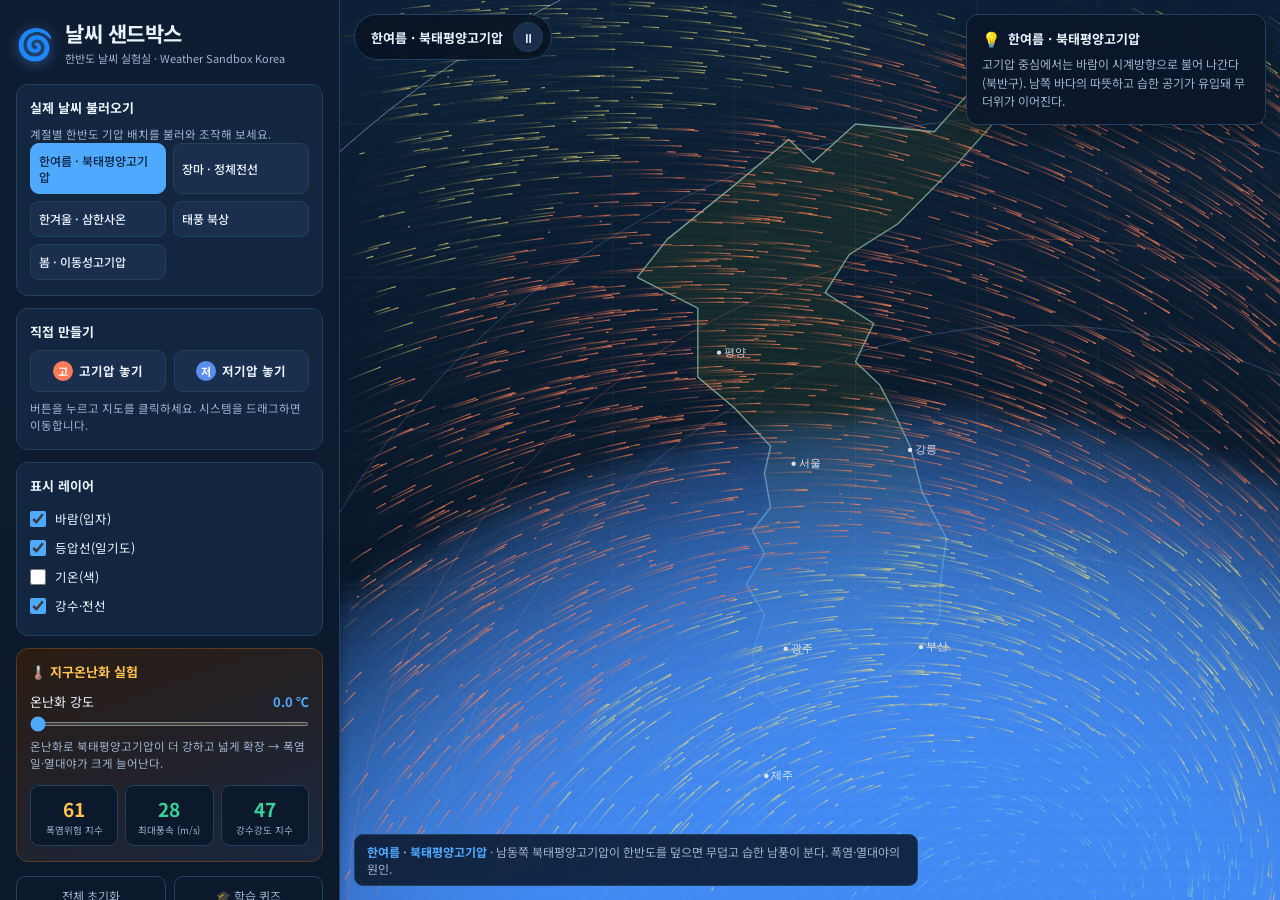
==== index.html @ cc2c8535 "feat: 날씨 샌드박스 — 한반도 날씨 인터랙티브 학습 웹앱 기상·기후 AI 해커톤 출품작. 기압계를 직접 드래그해 바람장(지균풍+전향력)을 실시간 시뮬레이션하는 무백엔드 정적 " ====
<!DOCTYPE html>
<html lang="ko">
<head>
  <meta charset="UTF-8" />
  <meta name="viewport" content="width=device-width, initial-scale=1.0, maximum-scale=1.0, user-scalable=no" />
  <title>날씨 샌드박스 — 한반도 날씨 실험실</title>
  <meta name="description" content="기압을 직접 드래그해 한반도의 바람·날씨를 만드는 인터랙티브 학습 도구. 기상청 데이터 기반, 무설치 웹앱." />
  <link rel="preconnect" href="https://fonts.googleapis.com" />
  <link href="https://fonts.googleapis.com/css2?family=Pretendard:wght@400;500;700&family=Noto+Sans+KR:wght@400;500;700&display=swap" rel="stylesheet" />
  <link rel="stylesheet" href="assets/style.css" />
</head>
<body>
  <div id="app">
    <!-- 좌측: 조작 패널 -->
    <aside id="panel" class="panel">
      <header class="brand">
        <div class="brand-mark">🌀</div>
        <div>
          <h1>날씨 샌드박스</h1>
          <p class="brand-sub">한반도 날씨 실험실 · Weather Sandbox Korea</p>
        </div>
      </header>

      <section class="ctl-group">
        <h2>실제 날씨 불러오기</h2>
        <p class="hint">계절별 한반도 기압 배치를 불러와 조작해 보세요.</p>
        <div class="preset-grid" id="presetGrid"></div>
      </section>

      <section class="ctl-group">
        <h2>직접 만들기</h2>
        <div class="btn-row">
          <button class="tool-btn" data-add="H"><span class="sym sym-h">고</span> 고기압 놓기</button>
          <button class="tool-btn" data-add="L"><span class="sym sym-l">저</span> 저기압 놓기</button>
        </div>
        <p class="hint" id="placeHint">버튼을 누르고 지도를 클릭하세요. 시스템을 드래그하면 이동합니다.</p>
      </section>

      <section class="ctl-group" id="selPanel" hidden>
        <h2>선택한 시스템 <button id="delBtn" class="del-btn">삭제</button></h2>
        <label class="slider-row">강도 <output id="strVal"></output>
          <input type="range" id="strSlider" min="6" max="50" step="1" />
        </label>
        <label class="slider-row">크기(반경) <output id="radVal"></output>
          <input type="range" id="radSlider" min="2" max="11" step="0.5" />
        </label>
        <label class="slider-row">기단 기온 <output id="tmpVal"></output>
          <input type="range" id="tmpSlider" min="-16" max="10" step="1" />
        </label>
      </section>

      <section class="ctl-group">
        <h2>표시 레이어</h2>
        <label class="chk"><input type="checkbox" id="layWind" checked /> 바람(입자)</label>
        <label class="chk"><input type="checkbox" id="layIso" checked /> 등압선(일기도)</label>
        <label class="chk"><input type="checkbox" id="layTemp" /> 기온(색)</label>
        <label class="chk"><input type="checkbox" id="layRain" checked /> 강수·전선</label>
      </section>

      <section class="ctl-group climate">
        <h2>🌡️ 지구온난화 실험</h2>
        <label class="slider-row big">온난화 강도 <output id="warmVal">0.0 ℃</output>
          <input type="range" id="warmSlider" min="0" max="40" step="1" value="0" />
        </label>
        <p class="hint" id="climateNote">슬라이더를 올리면 북태평양고기압이 강해지고 기온이 오릅니다. 폭염·열대야 지표 변화를 관찰하세요.</p>
        <div class="indices">
          <div class="idx"><span class="idx-num" id="idxHeat">0</span><span class="idx-lab">폭염위험 지수</span></div>
          <div class="idx"><span class="idx-num" id="idxWind">0</span><span class="idx-lab">최대풍속 (m/s)</span></div>
          <div class="idx"><span class="idx-num" id="idxRain">0</span><span class="idx-lab">강수강도 지수</span></div>
        </div>
      </section>

      <footer class="panel-foot">
        <button id="resetBtn" class="ghost">전체 초기화</button>
        <button id="quizBtn" class="ghost">🎓 학습 퀴즈</button>
      </footer>
    </aside>

    <!-- 우측: 지도 캔버스 -->
    <main id="stage">
      <canvas id="map"></canvas>
      <div id="readout" class="readout"></div>

      <!-- 상단 타이틀 바 -->
      <div id="sceneBar" class="scene-bar">
        <span id="sceneTitle">자유 탐색 모드</span>
        <button id="playBtn" class="play-btn" title="바람 애니메이션 일시정지/재생">⏸</button>
      </div>

      <!-- 학습 설명 토스트 -->
      <div id="learnCard" class="learn-card">
        <div class="learn-head"><span class="learn-icon">💡</span><b id="learnTitle">개념</b></div>
        <p id="learnBody">지도 위 고기압·저기압을 드래그하며 바람이 어떻게 바뀌는지 관찰하세요.</p>
      </div>

      <!-- 모바일 패널 토글 -->
      <button id="panelToggle" class="panel-toggle">☰ 조작</button>
    </main>
  </div>

  <!-- 퀴즈 모달 -->
  <div id="quizModal" class="modal" hidden>
    <div class="modal-box">
      <button class="modal-close" id="quizClose">✕</button>
      <h2 id="quizQ">문제</h2>
      <div id="quizOpts" class="quiz-opts"></div>
      <p id="quizFb" class="quiz-fb"></p>
      <div class="quiz-foot"><span id="quizScore"></span><button id="quizNext" class="primary">다음</button></div>
    </div>
  </div>

  <script src="assets/data.js"></script>
  <script src="assets/app.js"></script>
</body>
</html>
---- assets/style.css ----
/* 날씨 샌드박스 — 스타일 */
:root{
  --bg:#0a1424; --panel:#0f1d33; --panel2:#13263f; --line:#22405f;
  --ink:#eaf2ff; --ink-dim:#9fb4d0; --accent:#4fa9ff; --accent2:#34d399;
  --warn:#ff6b6b; --hi:#ff7a59; --lo:#5b8def; --rain:#48b1ff;
  --r:12px; --shadow:0 8px 30px rgba(0,0,0,.35);
  font-family:"Pretendard","Noto Sans KR",system-ui,sans-serif;
}
*{box-sizing:border-box;margin:0;padding:0}
html,body{height:100%}
body{background:var(--bg);color:var(--ink);overflow:hidden;-webkit-tap-highlight-color:transparent}
button{font-family:inherit;cursor:pointer;color:inherit}
h1,h2{font-weight:700}

#app{display:flex;height:100vh;height:100dvh;width:100vw}

/* ---------- 패널 ---------- */
.panel{
  width:340px;flex:0 0 340px;height:100%;overflow-y:auto;
  background:linear-gradient(180deg,var(--panel),#0c182b);
  border-right:1px solid var(--line);padding:18px 16px 26px;
}
.brand{display:flex;gap:12px;align-items:center;margin-bottom:18px}
.brand-mark{font-size:30px;filter:drop-shadow(0 2px 6px rgba(79,169,255,.5))}
.brand h1{font-size:21px;letter-spacing:-.5px}
.brand-sub{font-size:11px;color:var(--ink-dim);margin-top:2px}

.ctl-group{background:var(--panel2);border:1px solid var(--line);border-radius:var(--r);padding:13px 13px 15px;margin-bottom:12px}
.ctl-group h2{font-size:13px;color:var(--ink);margin-bottom:9px;display:flex;justify-content:space-between;align-items:center}
.hint{font-size:11.5px;color:var(--ink-dim);line-height:1.5;margin-top:8px}

.preset-grid{display:grid;grid-template-columns:1fr 1fr;gap:7px}
.preset-grid button{
  background:#1a2f4d;border:1px solid var(--line);border-radius:9px;
  padding:9px 8px;font-size:12px;font-weight:500;text-align:left;line-height:1.3;
  transition:.15s;color:var(--ink)
}
.preset-grid button:hover{background:#21436e;border-color:var(--accent)}
.preset-grid button.active{background:var(--accent);border-color:var(--accent);color:#04223f}

.btn-row{display:flex;gap:8px}
.tool-btn{
  flex:1;background:#1a2f4d;border:1px solid var(--line);border-radius:9px;
  padding:10px 6px;font-size:12.5px;font-weight:700;display:flex;align-items:center;gap:6px;justify-content:center;transition:.15s
}
.tool-btn:hover{border-color:var(--accent)}
.tool-btn.armed{background:var(--accent);color:#04223f;border-color:var(--accent)}
.sym{width:20px;height:20px;border-radius:50%;display:grid;place-items:center;font-size:11px;font-weight:700;color:#fff}
.sym-h{background:var(--hi)} .sym-l{background:var(--lo)}

.slider-row{display:block;font-size:12px;color:var(--ink-dim);margin:11px 0 4px}
.slider-row.big{font-size:13px;color:var(--ink)}
.slider-row output{float:right;color:var(--accent);font-weight:700}
input[type=range]{width:100%;margin-top:7px;accent-color:var(--accent);height:4px}
.del-btn{background:transparent;border:1px solid var(--warn);color:var(--warn);border-radius:7px;font-size:11px;padding:3px 9px}

.chk{display:flex;align-items:center;gap:9px;font-size:12.5px;padding:5px 0;color:var(--ink)}
.chk input{width:16px;height:16px;accent-color:var(--accent)}

.climate{background:linear-gradient(160deg,#2a1c12,#1a2740);border-color:#5a3a22}
.climate h2{color:#ffc24d}
.indices{display:grid;grid-template-columns:1fr 1fr 1fr;gap:7px;margin-top:12px}
.idx{background:#0c182b;border:1px solid var(--line);border-radius:9px;padding:9px 4px;text-align:center}
.idx-num{display:block;font-size:19px;font-weight:700;color:var(--accent2)}
.idx-lab{display:block;font-size:9.5px;color:var(--ink-dim);margin-top:3px;line-height:1.2}

.panel-foot{display:flex;gap:8px;margin-top:14px}
.ghost{flex:1;background:transparent;border:1px solid var(--line);color:var(--ink-dim);border-radius:9px;padding:10px;font-size:12px;transition:.15s}
.ghost:hover{border-color:var(--accent);color:var(--ink)}

/* ---------- 무대(지도) ---------- */
#stage{position:relative;flex:1;height:100%;overflow:hidden;background:radial-gradient(ellipse at 60% 30%,#0e2138,#06101f)}
#map{display:block;width:100%;height:100%;touch-action:none}
.readout{position:absolute;left:14px;bottom:14px;background:rgba(8,18,33,.82);border:1px solid var(--line);border-radius:9px;padding:8px 12px;font-size:12px;color:var(--ink-dim);pointer-events:none;backdrop-filter:blur(6px);max-width:60%}
.readout b{color:var(--accent)}

.scene-bar{position:absolute;top:14px;left:14px;display:flex;align-items:center;gap:10px;background:rgba(8,18,33,.82);border:1px solid var(--line);border-radius:30px;padding:7px 8px 7px 16px;backdrop-filter:blur(6px)}
#sceneTitle{font-size:13px;font-weight:700}
.play-btn{width:30px;height:30px;border-radius:50%;background:#1a2f4d;border:1px solid var(--line);font-size:13px;display:grid;place-items:center}

.learn-card{position:absolute;top:14px;right:14px;width:300px;max-width:42vw;background:rgba(10,22,40,.9);border:1px solid var(--line);border-radius:12px;padding:13px 15px;backdrop-filter:blur(8px);box-shadow:var(--shadow);transition:opacity .3s}
.learn-head{display:flex;align-items:center;gap:7px;font-size:13px;margin-bottom:6px}
.learn-icon{font-size:15px}
.learn-card p{font-size:12px;line-height:1.55;color:var(--ink-dim)}

.panel-toggle{display:none;position:absolute;bottom:14px;right:14px;background:var(--accent);color:#04223f;border:none;border-radius:30px;padding:12px 18px;font-weight:700;font-size:14px;box-shadow:var(--shadow);z-index:20}

/* ---------- 퀴즈 모달 ---------- */
.modal{position:fixed;inset:0;background:rgba(4,10,20,.7);display:grid;place-items:center;z-index:50;backdrop-filter:blur(3px)}
.modal[hidden]{display:none}
[hidden]{display:none !important}
.modal-box{position:relative;width:min(460px,92vw);background:var(--panel);border:1px solid var(--line);border-radius:16px;padding:26px 24px;box-shadow:var(--shadow)}
.modal-close{position:absolute;top:14px;right:16px;background:none;border:none;font-size:18px;color:var(--ink-dim)}
.modal-box h2{font-size:17px;line-height:1.5;margin-bottom:18px}
.quiz-opts{display:flex;flex-direction:column;gap:9px}
.quiz-opts button{text-align:left;background:#1a2f4d;border:1px solid var(--line);border-radius:10px;padding:13px 15px;font-size:13.5px;transition:.15s}
.quiz-opts button:hover{border-color:var(--accent)}
.quiz-opts button.correct{background:var(--accent2);color:#042;border-color:var(--accent2)}
.quiz-opts button.wrong{background:var(--warn);color:#fff;border-color:var(--warn)}
.quiz-fb{font-size:12.5px;color:var(--ink-dim);line-height:1.6;margin:16px 0 0;min-height:18px}
.quiz-foot{display:flex;justify-content:space-between;align-items:center;margin-top:18px}
#quizScore{font-size:13px;color:var(--accent)}
.primary{background:var(--accent);color:#04223f;border:none;border-radius:9px;padding:10px 20px;font-weight:700;font-size:13px}

/* ---------- 반응형(모바일) ---------- */
@media (max-width:880px){
  #app{flex-direction:column}
  .panel{position:absolute;z-index:30;width:88%;max-width:340px;height:100%;transform:translateX(-103%);transition:transform .28s;box-shadow:var(--shadow)}
  .panel.open{transform:translateX(0)}
  .panel-toggle{display:block}
  .learn-card{width:auto;left:14px;right:14px;max-width:none;top:auto;bottom:70px}
  .scene-bar{top:10px;left:10px}
}
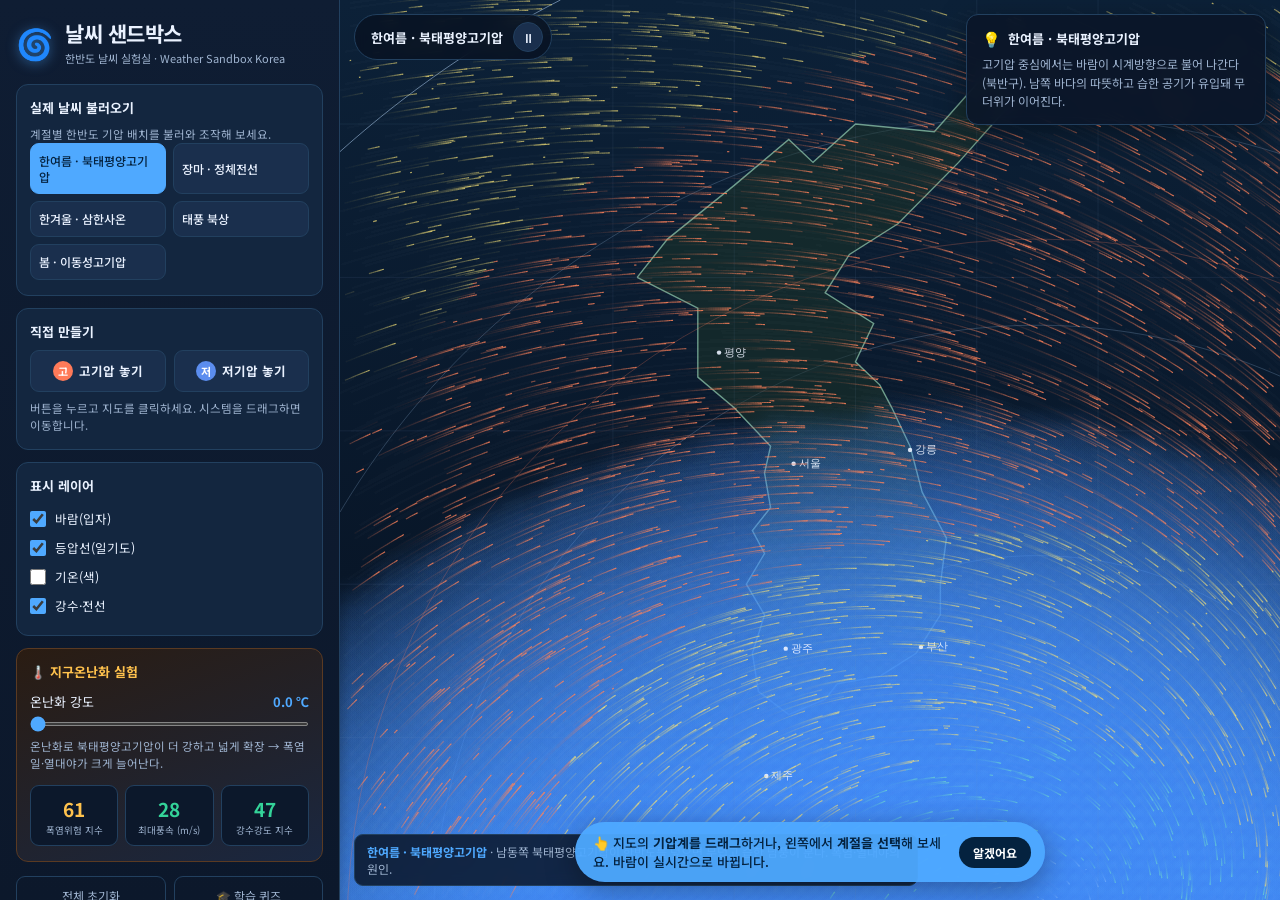
==== commit 592d1839: "feat: 첫 로드 온보딩 힌트 추가 — 상호작용 발견성 향상 Co-Authored-By: Claude Opus 4.8 (1M context) <noreply@anthropic.c" ====
--- a/index.html
+++ b/index.html
@@ -95,6 +95,12 @@
 
       <!-- 모바일 패널 토글 -->
       <button id="panelToggle" class="panel-toggle">☰ 조작</button>
+
+      <!-- 온보딩 힌트(첫 로드 시) -->
+      <div id="onboard" class="onboard">
+        <span>👆 지도의 <b>기압계를 드래그</b>하거나, 왼쪽에서 <b>계절을 선택</b>해 보세요. 바람이 실시간으로 바뀝니다.</span>
+        <button id="onboardClose">알겠어요</button>
+      </div>
     </main>
   </div>
 
--- a/assets/style.css
+++ b/assets/style.css
@@ -85,6 +85,12 @@
 
 .panel-toggle{display:none;position:absolute;bottom:14px;right:14px;background:var(--accent);color:#04223f;border:none;border-radius:30px;padding:12px 18px;font-weight:700;font-size:14px;box-shadow:var(--shadow);z-index:20}
 
+.onboard{position:absolute;left:50%;bottom:18px;transform:translateX(-50%);display:flex;align-items:center;gap:14px;background:rgba(79,169,255,.95);color:#04223f;padding:11px 14px 11px 18px;border-radius:30px;font-size:13px;font-weight:500;box-shadow:var(--shadow);max-width:90vw;animation:floaty 2.2s ease-in-out infinite;z-index:25}
+.onboard b{font-weight:700}
+.onboard button{background:#04223f;color:#fff;border:none;border-radius:20px;padding:7px 14px;font-size:12px;font-weight:700;white-space:nowrap}
+@keyframes floaty{0%,100%{transform:translateX(-50%) translateY(0)}50%{transform:translateX(-50%) translateY(-5px)}}
+@media (max-width:880px){.onboard{bottom:130px;font-size:12px}}
+
 /* ---------- 퀴즈 모달 ---------- */
 .modal{position:fixed;inset:0;background:rgba(4,10,20,.7);display:grid;place-items:center;z-index:50;backdrop-filter:blur(3px)}
 .modal[hidden]{display:none}
